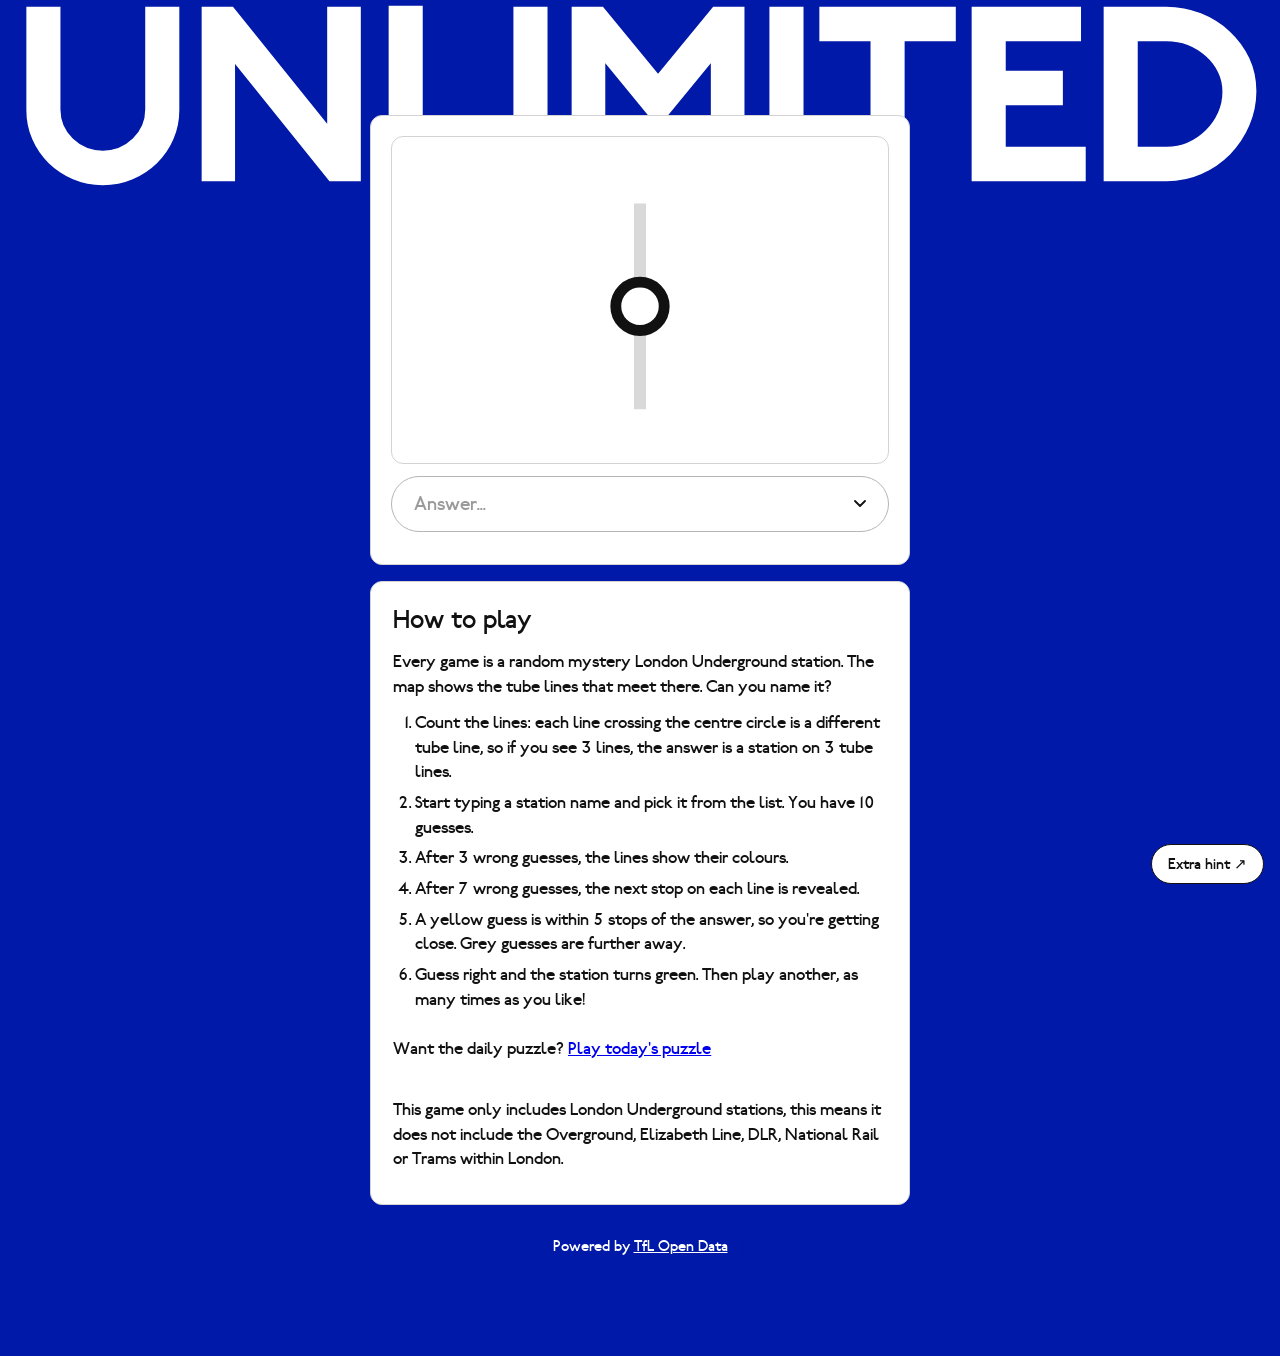
==== unlimited.html @ 59ca8728 "AddingUnlimited Adding the unlimited game mode so people can keep playing" ====
<!DOCTYPE html>
<html lang="en">
<head>
    <meta charset="UTF-8">
    <meta name="viewport" content="width=device-width, initial-scale=1.0">
    <meta name="theme-color" content="#f5f5f5">
    <title>Tube Stops Unlimited</title>
    <meta name="description" content="Guess the London Underground station from the tube lines that meet there. Play as many random puzzles as you like.">
    <link rel="stylesheet" href="style.css">
</head>

<!-- data-mode tells game.js to play random puzzles back to back -->
<body data-mode="unlimited">

<header class="title-stack" id="title-stack">
    <h1 class="title"><span id="title-text">UNLIMITED</span></h1>
    <!-- Extra copies added by game.js as the page scrolls -->
    <div id="title-repeats" aria-hidden="true"></div>
</header>

<main class="game">

    <!-- The map is drawn by game.js from the current puzzle -->
    <div class="map-container">
        <svg id="tube-map" viewBox="0 0 400 260" role="img" aria-label="Tube lines meeting at the mystery station"></svg>
    </div>

    <div class="answer-area" id="answer-area">

        <input
            id="answer-input"
            type="text"
            placeholder="Answer..."
            autocomplete="off"
            spellcheck="false"
            role="combobox"
            aria-expanded="false"
            aria-controls="suggestions"
        >

        <ul id="suggestions" class="suggestions" role="listbox" hidden></ul>

    </div>

    <div id="result" class="row" hidden></div>

    <button id="next-button" class="next-button" type="button" hidden>Play another</button>

    <div id="guesses"></div>

</main>

<!-- PLACEHOLDER: draft rules, edit the wording as needed.
     Numbers in <span data-rule> are filled in from game.js settings. -->
<section class="rules" aria-labelledby="rules-heading">

    <h2 id="rules-heading">How to play</h2>

    <p>
        Every game is a random mystery London Underground station.
        The map shows the tube lines that meet there. Can you name it?
    </p>

    <ol>
        <li>Count the lines: each line crossing the centre circle is a different tube line, so if you see 3 lines, the answer is a station on 3 tube lines.</li>
        <li>Start typing a station name and pick it from the list. You have <span data-rule="max">10</span> guesses.</li>
        <li>After <span data-rule="colours">3</span> wrong guesses, the lines show their colours.</li>
        <li>After <span data-rule="stops">7</span> wrong guesses, the next stop on each line is revealed.</li>
        <li>A yellow guess is within <span data-rule="close">5</span> stops of the answer, so you're getting close. Grey guesses are further away.</li>
        <li>Guess right and the station turns green. Then play another, as many times as you like!</li>
    </ol>

    <p>
        <br>
        Want the daily puzzle? <a href="index.html">Play today's puzzle</a>
    </p>

    <p>
        <br>
        <i>This game only includes London Underground stations, this means it does not include the Overground, Elizabeth Line, DLR, National Rail or Trams within London.</i>
    </p>

</section>

<!-- Credit required by TfL's open data terms -->
<footer class="credit">
    Powered by <a href="https://tfl.gov.uk/info-for/open-data-users/" target="_blank" rel="noopener noreferrer">TfL Open Data</a>
</footer>

<!-- End-of-game pop-up, filled in by game.js -->
<dialog id="end-popup" class="popup" aria-labelledby="popup-heading">

    <!-- Inner box holds the padding, so a click on the dialog
         itself only happens on the dark area outside -->
    <div class="popup-body">

        <h2 id="popup-heading" class="popup-heading"></h2>
        <p id="popup-station" class="popup-station"></p>
        <p id="popup-message" class="popup-message"></p>

        <div class="popup-buttons">
            <button id="popup-next" class="popup-close popup-next" type="button" autofocus>Play another</button>
            <button id="popup-close" class="popup-close" type="button">Close</button>
        </div>

    </div>

</dialog>

<!-- Opens TfL's tube map in a new tab for players who want help -->
<a
    class="easy-mode"
    href="https://tfl.gov.uk/maps/track"
    target="_blank"
    rel="noopener noreferrer"
    aria-label="Extra hint: open the TfL tube map in a new tab"
>Extra hint <span aria-hidden="true">↗</span></a>

<!-- Testing only: hidden in unlimited, kept so game.js finds it -->
<button id="test-button" class="test-button" type="button" hidden></button>

<script src="stations.js"></script>
<script src="connections.js"></script>
<script src="puzzles.js"></script>
<script src="game.js"></script>

</body>
</html>
---- style.css ----
/* =====================================
   FONT
   Railway by Greg Fleming, an open-source
   version of Edward Johnston's 1916 Underground
   typeface (SIL Open Font License, see fonts/).
   It only comes in one weight, so text is set
   at 400 rather than letting the browser fake bold.
   ===================================== */

@font-face {
    font-family: "Railway";
    src:
        url("fonts/railway.woff") format("woff"),
        url("fonts/Railway.otf") format("opentype");
    font-weight: 400;
    font-style: normal;
    font-display: swap;
}

* {
    box-sizing: border-box;
}

[hidden] {
    display: none !important;
}

:root {
    --page: #f5f5f5;   /* replaced daily with a tube line colour by game.js */
    --on-page: #ffffff;  /* text on the page colour; black on light lines */
    --card: #ffffff;
    --panel: #ffffff;
    --ink: #111111;
    --border: #d3d3d3;          /* thin outlines on cards, map and pills */
    --border-strong: #b5b5b5;
    --placeholder: #9a9a9a;
    --wrong: #fdf3d8;
    --wrong-border: #e5b53f;
    --far: #eeeeee;
    --far-border: #c8c8c8;
    --correct: #6aaa64;
    --hover: #f3f3f3;
    --radius: 12px;

    --font: "Railway", "Gill Sans", "Gill Sans MT", -apple-system,
        BlinkMacSystemFont, "Helvetica Neue", Arial, sans-serif;

    /* Sizes below are for phones; tablet and desktop override them */
    --card-width: 440px;
    --card-padding: 14px;
    --title-top: 10px;
    --title-spacing: 0.05em;
    --row-height: 52px;
    --row-text: 18px;
    --gap: 10px;
    --label-size: 18px;   /* in map units; the map shrinks on phones */
}

html {
    -webkit-text-size-adjust: 100%;
}

body {
    margin: 0;
    min-height: 100vh;

    position: relative;
    overflow-x: hidden;

    /* Bottom padding leaves room to scroll past the test button */
    padding: 0 16px 80px;

    display: flex;
    flex-direction: column;
    align-items: center;

    background-color: var(--page);

    font-family: var(--font);
    font-weight: 400;
    font-synthesis: none;
    color: var(--ink);
}


/* =====================================
   TITLE
   Giant white lettering fixed behind the page.
   game.js sizes it to fill the screen width, stores
   its height in --title-height, and reveals extra
   copies of the title underneath as the page scrolls.
   ===================================== */

.title-stack {
    position: fixed;
    top: var(--title-top);
    left: 0;
    right: 0;
    z-index: 0;

    text-align: center;
    white-space: nowrap;
    color: var(--on-page);

    font-size: 15vw;   /* rough size until game.js measures it */
    font-weight: 400;

    /* Railway has no bold, so thicken the strokes */
    -webkit-text-stroke: 0.045em currentColor;

    /* Extra room between letters, since the thicker strokes close the gaps */
    letter-spacing: var(--title-spacing);

    pointer-events: none;
    user-select: none;
}

.title,
.title-repeat {
    margin: 0;

    /* Letter-spacing also adds a gap after the last letter; matching
       it on the left keeps the words centred */
    padding-left: var(--title-spacing);
    font-size: 1em;
    font-weight: 400;
    line-height: 0.78;
}

.title-repeat {
    margin-top: 0.08em;
    opacity: 0;
    transform: translateY(-20%);
    transition: opacity 0.25s ease, transform 0.25s ease;
}

.title-repeat.shown {
    opacity: 1;
    transform: none;
}

@media (prefers-reduced-motion: reduce) {
    .title-repeat {
        transform: none;
        transition: none;
    }
}


/* =====================================
   CARD
   ===================================== */

/* On phones the card sits just below the title */
.game {
    position: relative;
    z-index: 2;   /* above the rules card, so the dropdown can overlap it */

    width: 100%;
    max-width: var(--card-width);
    margin-top: calc(var(--title-top) + var(--title-height, 13vw) + 14px);
    padding: var(--card-padding);

    background: var(--card);
    border: 1px solid var(--border);
    border-radius: var(--radius);
}


/* =====================================
   RULES
   ===================================== */

.rules {
    position: relative;
    z-index: 1;

    width: 100%;
    max-width: var(--card-width);
    margin-top: 16px;
    padding: 20px 22px;

    background: var(--card);
    border: 1px solid var(--border);
    border-radius: var(--radius);

    font-size: 17px;
    line-height: 1.45;
}

.rules h2 {
    margin: 0 0 10px;
    font-size: 26px;
    font-weight: 400;
}

.rules p {
    margin: 0 0 12px;
}

.rules ol {
    margin: 0;
    padding-left: 22px;
}

.rules li + li {
    margin-top: 6px;
}


/* =====================================
   CREDIT
   ===================================== */

.credit {
    position: relative;
    z-index: 1;

    margin-top: 28px;
    padding: 6px 16px;

    /* Its own backing, so it stays readable over the big background title */
    background: var(--page);
    border-radius: 999px;

    text-align: center;
    font-size: 15px;
    color: var(--on-page);
}

.credit a {
    color: inherit;
}


/* =====================================
   MAP
   ===================================== */

.map-container {
    padding: 6px;

    background: var(--panel);
    border: 1px solid var(--border);
    border-radius: var(--radius);
}

#tube-map {
    width: 100%;
    display: block;
}

.tube-line {
    stroke-width: 10;
    stroke-linecap: butt;
    transition: stroke 0.5s ease;
}

/* The white outline cuts a small gap between line and dot */
/* A thin white outline keeps side-by-side dots (12 apart) from merging */
.stop {
    stroke: var(--panel);
    stroke-width: 1.5;
    transition: fill 0.5s ease, opacity 0.5s ease;
}

/* End dots stay hidden until the next stops are revealed */
.stop.hidden {
    opacity: 0;
}

/* White circle with a black ring, like an interchange on the tube map */
.central-station {
    fill: #ffffff;
    stroke: var(--ink);
    stroke-width: 9;
}

.station-label {
    font-family: var(--font);
    font-size: var(--label-size);
    fill: var(--ink);
    transition: opacity 0.5s ease;

    /* White halo keeps labels readable where they cross a line */
    stroke: var(--panel);
    stroke-width: 5px;
    stroke-linejoin: round;
    paint-order: stroke;
}

.station-label.hidden {
    opacity: 0;
}

/* Small name written inside each line once the colours show */
.line-name {
    font-family: var(--font);
    font-size: 7px;   /* in map units: fits inside the 10-wide line */
    letter-spacing: 0.02em;
    pointer-events: none;
    transition: opacity 0.5s ease, fill 0.5s ease;
}

.line-name.hidden {
    opacity: 0;
}

@keyframes fade-in {
    from { opacity: 0; }
    to { opacity: 1; }
}


/* =====================================
   ANSWER + GUESS ROWS
   ===================================== */

.answer-area {
    position: relative;
    margin-top: var(--gap);
}

#answer-input,
.row {
    width: 100%;
    height: var(--row-height);
    padding: 0 22px;

    display: flex;
    align-items: center;

    background: var(--panel);
    border: 1px solid var(--border-strong);
    border-radius: 999px;

    font-family: var(--font);
    font-size: var(--row-text);   /* 16px or more stops iOS zooming in */
    font-weight: 400;
    color: var(--ink);
}

#answer-input {
    outline: none;
    -webkit-appearance: none;
    appearance: none;

    /* Small arrow on the right so it reads as a dropdown */
    padding-right: 48px;
    background-image: url("data:image/svg+xml,%3Csvg xmlns='http://www.w3.org/2000/svg' viewBox='0 0 12 8'%3E%3Cpath d='M1 1l5 5 5-5' fill='none' stroke='%23111' stroke-width='1.8' stroke-linecap='round' stroke-linejoin='round'/%3E%3C/svg%3E");
    background-repeat: no-repeat;
    background-position: right 22px center;
    background-size: 12px 8px;
}

#answer-input::placeholder {
    color: var(--placeholder);
}

#answer-input:focus {
    border-color: var(--ink);
}

#result {
    margin-top: var(--gap);
}

#guesses {
    display: flex;
    flex-direction: column;
    gap: var(--gap);
    margin-top: var(--gap);
}

/* Wrong but within a few stops of the answer */
.row.close {
    background: var(--wrong);
    border-color: var(--wrong-border);
}

/* Wrong and further away */
.row.far {
    background: var(--far);
    border-color: var(--far-border);
}

.row.correct {
    background: var(--correct);
    border-color: var(--correct);
    color: #ffffff;
}

.row.revealed {
    background: var(--ink);
    border-color: var(--ink);
    color: #ffffff;
}

.row {
    animation: fade-in 0.3s ease;
}

/* Once the game ends: Play another (unlimited) or a link to unlimited (daily) */
.next-button {
    display: flex;
    align-items: center;
    justify-content: center;
    width: 100%;
    height: var(--row-height);
    margin-top: var(--gap);

    background: var(--panel);
    color: var(--ink);
    border: 1px solid var(--ink);
    border-radius: 999px;

    font-family: var(--font);
    font-size: var(--row-text);
    text-decoration: none;
    cursor: pointer;
    animation: fade-in 0.3s ease;
}

.next-button:hover {
    background: var(--hover);
}


/* =====================================
   DROPDOWN
   ===================================== */

.suggestions {
    position: absolute;
    top: calc(var(--row-height) + 6px);
    left: 0;
    right: 0;
    z-index: 10;

    /* Short enough to stay above a phone's on-screen keyboard */
    max-height: min(300px, 40vh);
    overflow-y: auto;
    -webkit-overflow-scrolling: touch;
    margin: 0;
    padding: 4px;
    list-style: none;

    background: var(--panel);
    border: 1px solid var(--border);
    border-radius: var(--radius);
    box-shadow: 0 6px 16px rgba(0, 0, 0, 0.08);
}

.suggestions li {
    padding: 12px 18px;
    border-radius: 8px;

    font-size: var(--row-text);
    cursor: pointer;
    -webkit-tap-highlight-color: transparent;
}

.suggestions li.active {
    background: var(--hover);
}

/* Only show hover on devices with a real pointer, so taps don't stick */
@media (hover: hover) {
    .suggestions li:hover {
        background: var(--hover);
    }
}

.suggestions li.empty {
    color: var(--placeholder);
    cursor: default;
    background: none;
}


/* =====================================
   LANDING SCREEN
   Covers the game until Play is pressed. Uses the
   same daily tube-line colour as the page.
   ===================================== */

body.on-landing {
    overflow: hidden;
}

.landing {
    position: fixed;
    inset: 0;
    z-index: 15;   /* above the game, below the test button */

    display: flex;
    flex-direction: column;
    align-items: center;
    justify-content: center;
    padding: 24px 16px;

    background: var(--page);
    color: var(--on-page);
    text-align: center;

    transition: opacity 0.3s ease;
}

.landing.leaving {
    opacity: 0;
    pointer-events: none;
}

.landing-title {
    margin: 0;

    font-size: min(14vw, 120px);
    line-height: 0.8;
    white-space: nowrap;

    /* Same treatment as the background title */
    -webkit-text-stroke: 0.045em currentColor;
    letter-spacing: var(--title-spacing);
    padding-left: var(--title-spacing);
}

.landing-text {
    max-width: 22em;
    margin: 28px 0 0;

    font-size: clamp(19px, 2.2vw, 26px);
    line-height: 1.35;
}

.play-button {
    min-width: min(300px, 100%);
    height: 58px;
    margin-top: 36px;
    padding: 0 40px;

    background: #ffffff;
    color: var(--ink);
    border: 1px solid var(--ink);
    border-radius: 999px;

    font-family: var(--font);
    font-size: 20px;

    cursor: pointer;
    transition: transform 0.15s ease;
}

.play-button:hover {
    transform: scale(1.03);
}

.play-button:focus-visible {
    outline: 3px solid var(--on-page);
    outline-offset: 3px;
}

/* Link to unlimited.html: an outline version of the Play button */
.unlimited-button {
    display: inline-flex;
    align-items: center;
    justify-content: center;
    margin-top: 14px;

    background: transparent;
    color: var(--on-page);
    border-color: var(--on-page);

    text-decoration: none;
}

.landing-date {
    margin: 30px 0 0;
    font-size: 20px;
}

@media (prefers-reduced-motion: reduce) {
    .landing,
    .play-button {
        transition: none;
    }
}


/* =====================================
   END-OF-GAME POP-UP
   ===================================== */

.popup {
    width: min(400px, calc(100% - 32px));
    padding: 0;

    background: var(--card);
    color: var(--ink);
    border: 1px solid var(--border);
    border-top: 8px solid var(--page);   /* today's line colour */
    border-radius: var(--radius);
    box-shadow: 0 12px 40px rgba(0, 0, 0, 0.25);

    font-family: var(--font);
    text-align: center;
}

.popup[open] {
    animation: popup-in 0.3s ease;
}

.popup-body {
    position: relative;
    padding: 36px 28px 28px;
}

.popup::backdrop {
    background: rgba(0, 0, 0, 0.45);
}

@keyframes popup-in {
    from { opacity: 0; transform: translateY(12px) scale(0.97); }
    to { opacity: 1; transform: none; }
}

.popup-heading {
    margin: 0;
    font-size: 26px;
    font-weight: 400;
}

.popup-station {
    margin: 16px 0 0;
    font-size: 38px;
    line-height: 1.1;
}

/* A darker green than the guess pill, so the name is easy to read */
.popup.won .popup-station {
    color: #3f7f3a;
}

.popup-message {
    margin: 16px 0 0;
    font-size: 19px;
}

.popup-close {
    min-width: 160px;
    height: 50px;
    margin-top: 26px;
    padding: 0 32px;

    background: var(--panel);
    color: var(--ink);
    border: 1px solid var(--ink);
    border-radius: 999px;

    font-family: var(--font);
    font-size: 18px;
    cursor: pointer;
}

.popup-close:hover {
    background: var(--hover);
}

/* Play another (or Play unlimited) sits beside Close */
.popup-buttons {
    display: flex;
    flex-wrap: wrap;
    justify-content: center;
    gap: 10px;
    margin-top: 26px;
}

.popup-buttons .popup-close {
    display: inline-flex;
    align-items: center;
    justify-content: center;
    min-width: 140px;
    margin-top: 0;
    text-decoration: none;
}

.popup-next {
    background: var(--ink);
    color: #ffffff;
}

.popup-next:hover {
    background: #333333;
}

@media (prefers-reduced-motion: reduce) {
    .popup[open] {
        animation: none;
    }
}


/* =====================================
   EASY MODE LINK
   ===================================== */

.easy-mode {
    position: fixed;
    right: 16px;
    bottom: calc(16px + env(safe-area-inset-bottom));
    z-index: 20;

    padding: 10px 16px;

    background: var(--panel);
    color: var(--ink);
    border: 1px solid var(--ink);
    border-radius: 999px;

    font-family: var(--font);
    font-size: 15px;
    text-decoration: none;
}

.easy-mode:hover {
    background: var(--hover);
}

.easy-mode:focus-visible {
    outline: 3px solid var(--on-page);
    outline-offset: 3px;
}

/* Only offered once the game is showing */
body.on-landing .easy-mode {
    display: none;
}


/* =====================================
   TEST BUTTON
   ===================================== */

.test-button {
    position: fixed;
    left: 16px;
    bottom: calc(16px + env(safe-area-inset-bottom));
    z-index: 20;

    padding: 10px 14px;

    background: var(--ink);
    color: #ffffff;
    border: none;
    border-radius: 999px;
    box-shadow: 0 0 0 2px rgba(255, 255, 255, 0.6);   /* visible on the black Northern day */

    font-family: var(--font);
    font-size: 14px;

    cursor: pointer;
    opacity: 0.85;
}

.test-button:hover {
    opacity: 1;
}


/* =====================================
   TABLET (600px and up)
   ===================================== */

@media (min-width: 600px) {

    :root {
        --card-width: 520px;
        --card-padding: 20px;
        --title-top: 14px;
        --row-height: 56px;
        --row-text: 19px;
        --gap: 12px;
        --label-size: 15px;
    }

    body {
        padding: 0 24px 96px;
    }

    /* Wider screens: the card overlaps the lower part of the title */
    .game {
        margin-top: calc(var(--title-top) + var(--title-height, 13vw) * 0.55);
    }
}


/* =====================================
   DESKTOP (1024px and up)
   ===================================== */

@media (min-width: 1024px) {

    :root {
        --card-width: 540px;
    }
}
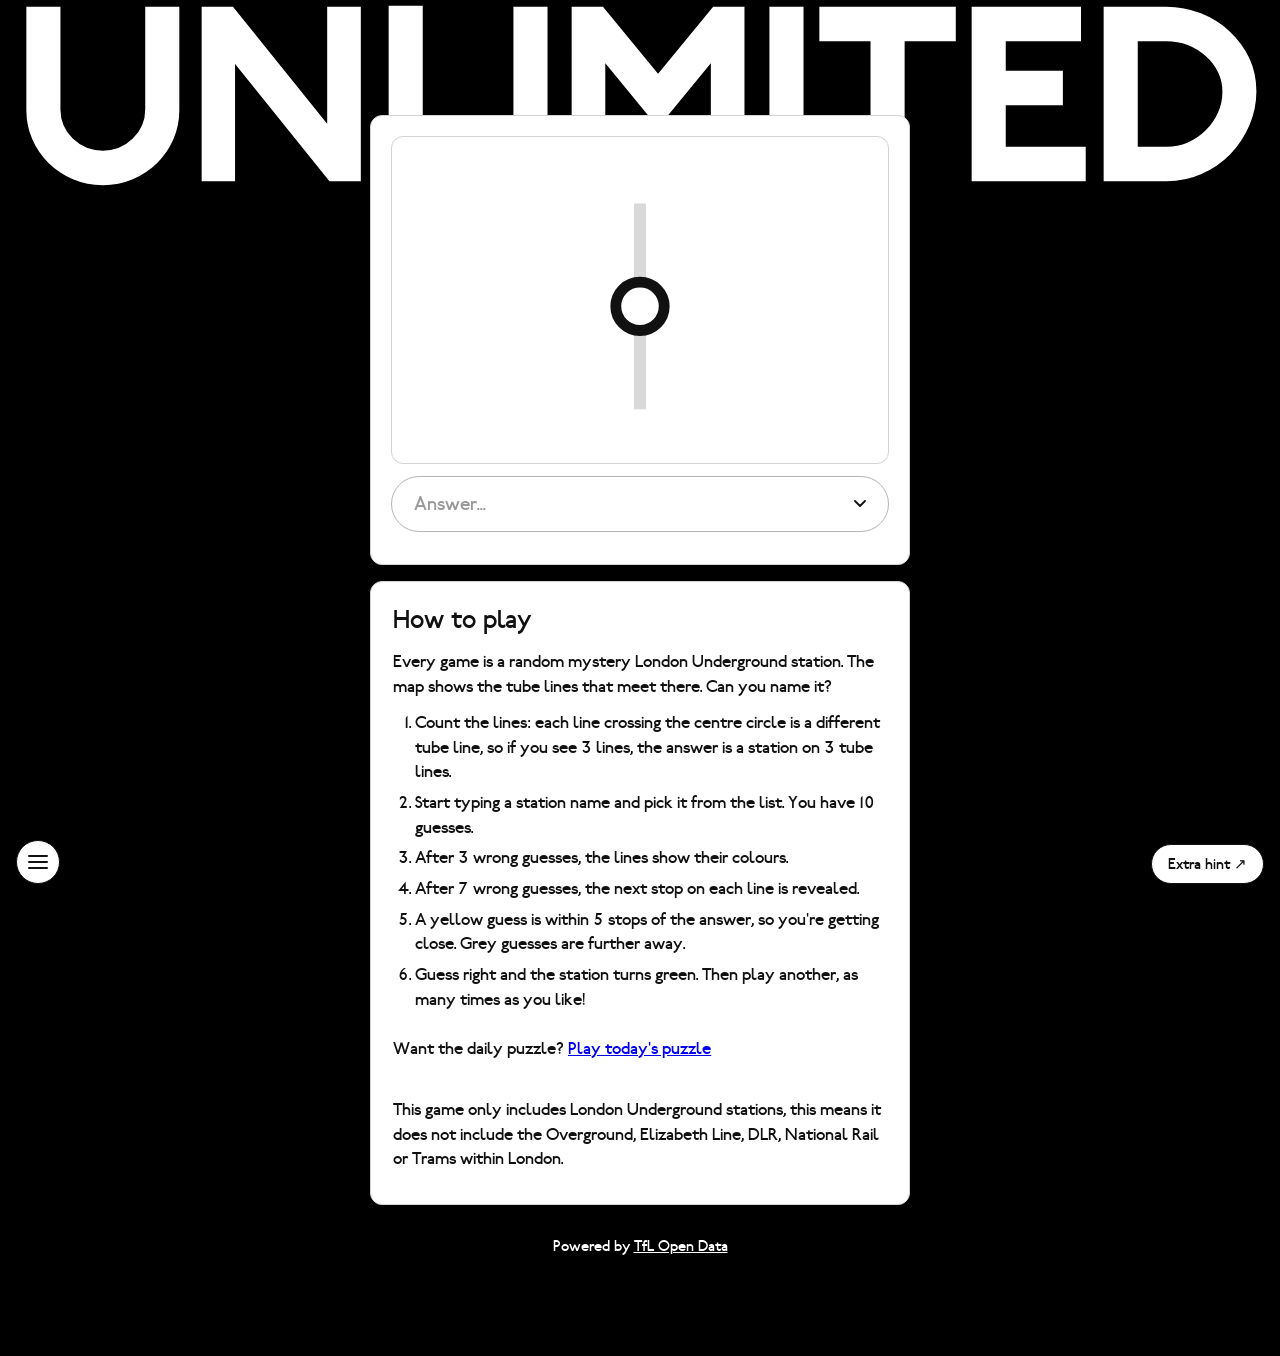
==== commit 1df1899d: "Adding Burger menu Adding burger menu to make further development easier" ====
--- a/unlimited.html
+++ b/unlimited.html
@@ -11,6 +11,38 @@
 
 <!-- data-mode tells game.js to play random puzzles back to back -->
 <body data-mode="unlimited">
+
+<!-- Burger button: opens the side menu with links to both game modes -->
+<button id="menu-button" class="menu-button" type="button" aria-label="Open menu" aria-controls="side-menu" aria-expanded="false">
+    <svg viewBox="0 0 20 14" aria-hidden="true">
+        <path d="M1 1h18M1 7h18M1 13h18" fill="none" stroke="currentColor" stroke-width="2" stroke-linecap="round"/>
+    </svg>
+</button>
+
+<!-- Side menu, slides in from the left. game.js opens and closes it -->
+<dialog id="side-menu" class="side-menu" aria-label="Menu">
+
+    <!-- Inner box fills the panel, so a click on the dialog
+         itself only happens on the blurred area outside -->
+    <div class="menu-body">
+
+        <button id="menu-close" class="menu-close" type="button" aria-label="Close menu">&times;</button>
+
+        <p class="menu-title">TUBE STOPS</p>
+
+        <nav class="menu-links" aria-label="Game modes">
+            <a href="index.html" class="menu-link">Daily puzzle</a>
+            <a href="unlimited.html" class="menu-link" aria-current="page">Unlimited</a>
+        </nav>
+
+        <div class="menu-footer">
+            <p>Made by Liam and Chantal</p>
+            <p>Contact us at <a href="mailto:liam.oreillygevert@gmail.com">liam.oreillygevert@gmail.com</a></p>
+        </div>
+
+    </div>
+
+</dialog>
 
 <header class="title-stack" id="title-stack">
     <h1 class="title"><span id="title-text">UNLIMITED</span></h1>
--- a/style.css
+++ b/style.css
@@ -700,6 +700,222 @@
 
 
 /* =====================================
+   SIDE MENU
+   Burger button in the bottom-left corner opens a
+   panel that slides in from the left, blurring
+   the page behind it.
+   ===================================== */
+
+.menu-button {
+    position: fixed;
+    left: 16px;
+    bottom: calc(16px + env(safe-area-inset-bottom));
+    z-index: 25;   /* above the landing screen and the corner buttons */
+
+    width: 44px;
+    height: 44px;
+    padding: 0;
+
+    display: flex;
+    align-items: center;
+    justify-content: center;
+
+    background: var(--panel);
+    color: var(--ink);
+    border: 1px solid var(--ink);
+    border-radius: 999px;
+
+    cursor: pointer;
+    -webkit-tap-highlight-color: transparent;
+}
+
+.menu-button svg {
+    width: 20px;
+    height: 14px;
+}
+
+.menu-button:hover {
+    background: var(--hover);
+}
+
+.menu-button:focus-visible {
+    outline: 3px solid var(--on-page);
+    outline-offset: 3px;
+}
+
+.side-menu {
+    /* Undo the browser's centred dialog so it hugs the left edge */
+    position: fixed;
+    inset: 0 auto 0 0;
+    width: min(320px, 85vw);
+    height: 100%;
+    max-width: none;
+    max-height: none;
+    margin: 0;
+    padding: 0;
+
+    background: var(--card);
+    color: var(--ink);
+    border: none;
+    border-right: 8px solid var(--page);   /* today's line colour */
+    box-shadow: 0 0 40px rgba(0, 0, 0, 0.25);
+
+    font-family: var(--font);
+}
+
+.side-menu[open] {
+    animation: menu-in 0.3s ease;
+}
+
+.side-menu.closing {
+    animation: menu-out 0.25s ease forwards;
+}
+
+.side-menu::backdrop {
+    background: rgba(0, 0, 0, 0.25);
+    -webkit-backdrop-filter: blur(6px);
+    backdrop-filter: blur(6px);
+}
+
+.side-menu[open]::backdrop {
+    animation: fade-in 0.3s ease;
+}
+
+.side-menu.closing::backdrop {
+    animation: fade-out 0.25s ease forwards;
+}
+
+@keyframes menu-in {
+    from { transform: translateX(-100%); }
+    to { transform: none; }
+}
+
+@keyframes menu-out {
+    from { transform: none; }
+    to { transform: translateX(-100%); }
+}
+
+@keyframes fade-out {
+    from { opacity: 1; }
+    to { opacity: 0; }
+}
+
+.menu-body {
+    height: 100%;
+    padding: calc(24px + env(safe-area-inset-top)) 22px calc(24px + env(safe-area-inset-bottom));
+
+    display: flex;
+    flex-direction: column;
+    overflow-y: auto;
+}
+
+.menu-close {
+    position: absolute;
+    top: calc(14px + env(safe-area-inset-top));
+    right: 14px;
+
+    width: 40px;
+    height: 40px;
+    padding: 0;
+
+    background: none;
+    color: var(--ink);
+    border: none;
+    border-radius: 999px;
+
+    font-family: var(--font);
+    font-size: 30px;
+    line-height: 1;
+    cursor: pointer;
+}
+
+.menu-close:hover {
+    background: var(--hover);
+}
+
+.menu-close:focus-visible,
+.menu-link:focus-visible,
+.menu-footer a:focus-visible {
+    outline: 2px solid var(--ink);
+    outline-offset: 3px;
+}
+
+.menu-title {
+    margin: 6px 0 0;
+    padding-left: var(--title-spacing);
+
+    font-size: 34px;
+    line-height: 0.9;
+    letter-spacing: var(--title-spacing);
+    -webkit-text-stroke: 0.045em currentColor;   /* same as the big title */
+}
+
+.menu-links {
+    display: flex;
+    flex-direction: column;
+    gap: var(--gap);
+    margin-top: 32px;
+}
+
+/* Pills like the guess rows; the page you're on is filled in */
+.menu-link {
+    display: flex;
+    align-items: center;
+    height: var(--row-height);
+    padding: 0 22px;
+
+    background: var(--panel);
+    color: var(--ink);
+    border: 1px solid var(--ink);
+    border-radius: 999px;
+
+    font-size: var(--row-text);
+    text-decoration: none;
+}
+
+.menu-link:hover {
+    background: var(--hover);
+}
+
+.menu-link[aria-current="page"] {
+    background: var(--ink);
+    color: #ffffff;
+}
+
+/* Pinned to the bottom of the panel */
+.menu-footer {
+    margin-top: auto;
+    padding-top: 24px;
+    border-top: 1px solid var(--border);
+
+    font-size: 16px;
+    line-height: 1.4;
+}
+
+.menu-footer p {
+    margin: 0;
+}
+
+.menu-footer p + p {
+    margin-top: 6px;
+}
+
+.menu-footer a {
+    color: inherit;
+    overflow-wrap: anywhere;   /* long email address on narrow phones */
+}
+
+@media (prefers-reduced-motion: reduce) {
+    .side-menu[open],
+    .side-menu.closing,
+    .side-menu[open]::backdrop,
+    .side-menu.closing::backdrop {
+        animation: none;
+    }
+}
+
+
+/* =====================================
    EASY MODE LINK
    ===================================== */
 
@@ -742,7 +958,7 @@
 
 .test-button {
     position: fixed;
-    left: 16px;
+    left: 72px;   /* beside the burger button */
     bottom: calc(16px + env(safe-area-inset-bottom));
     z-index: 20;
 
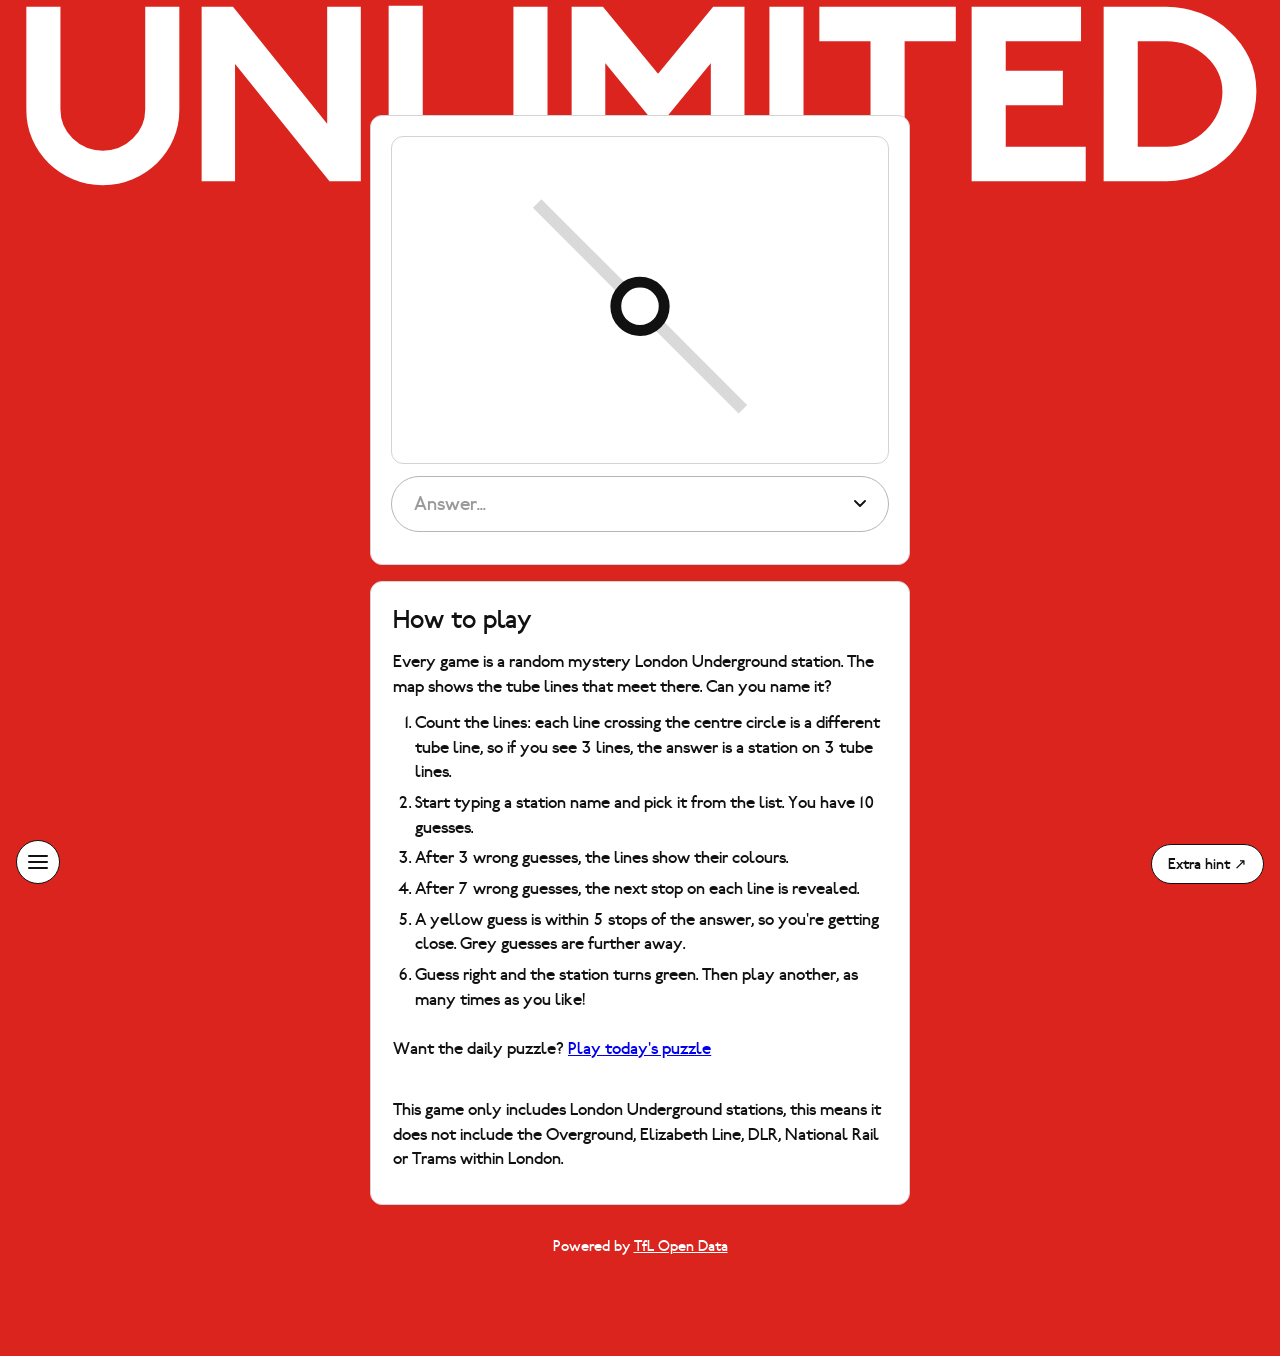
==== commit 3bdc0e26: "Updating Email" ====
--- a/unlimited.html
+++ b/unlimited.html
@@ -37,7 +37,7 @@
 
         <div class="menu-footer">
             <p>Made by Liam and Chantal</p>
-            <p>Contact us at <a href="mailto:liam.oreillygevert@gmail.com">liam.oreillygevert@gmail.com</a></p>
+            <p>Contact us at <a href="mailto:tubestopsgame@gmail.com">tubestopsgame@gmail.com</a></p>
         </div>
 
     </div>
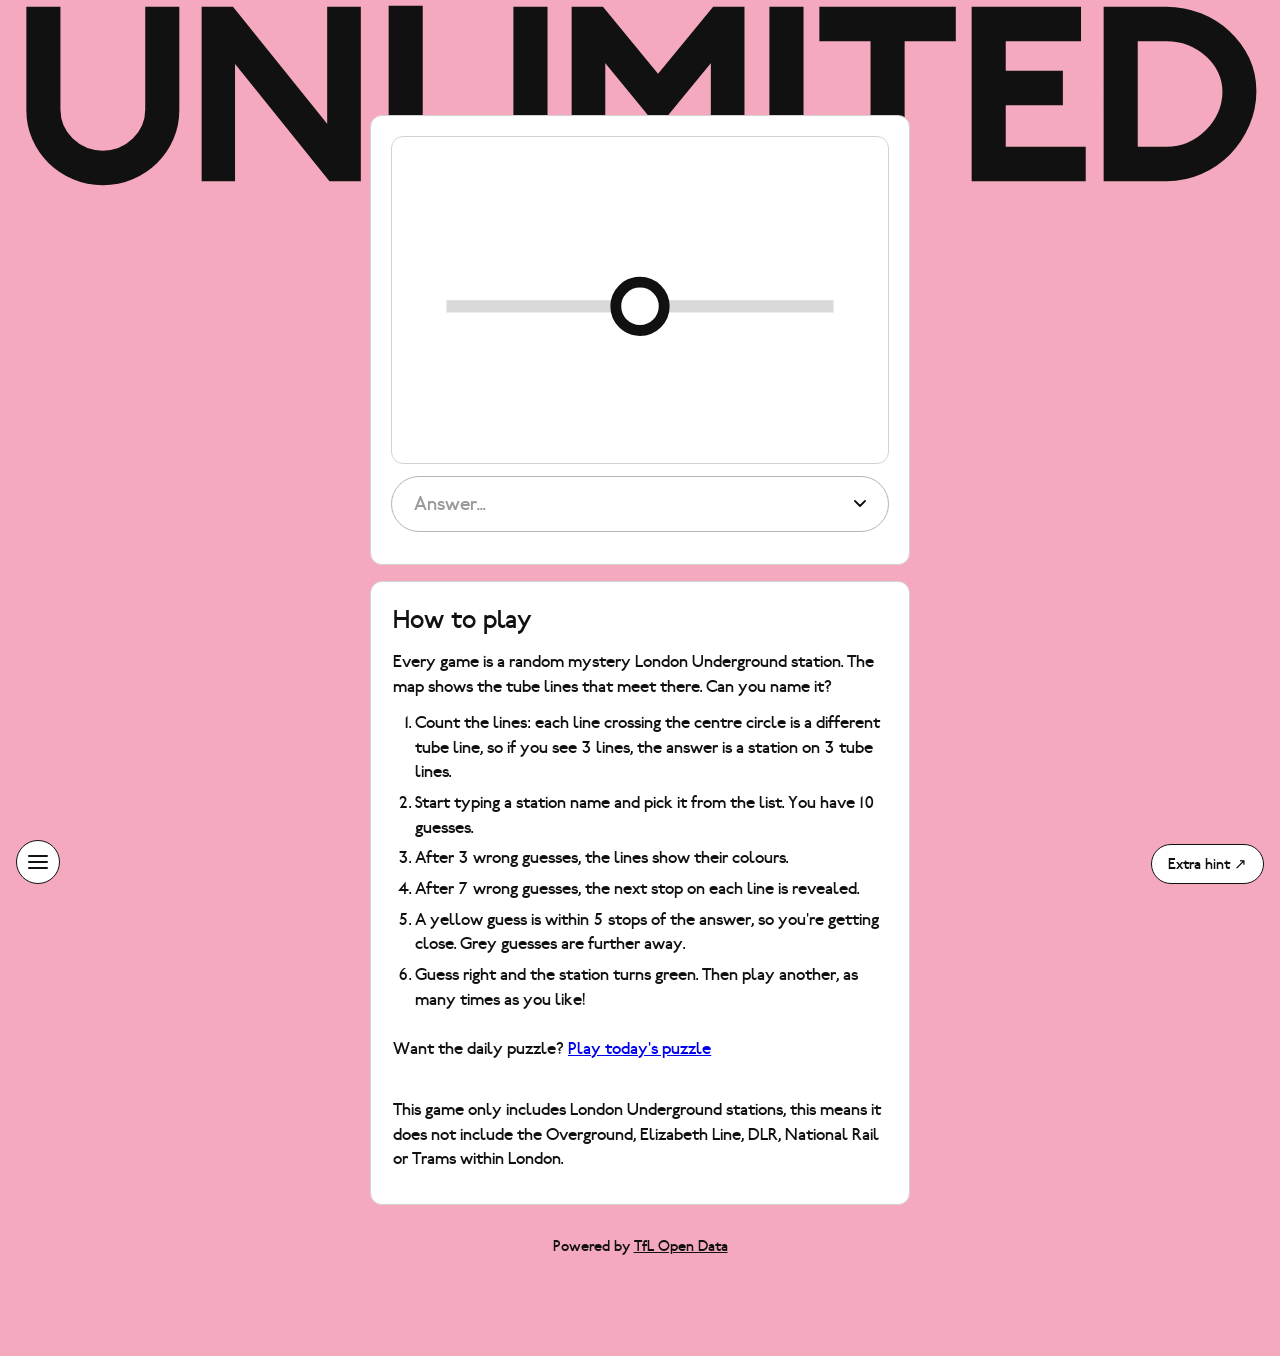
==== commit 8cbcaac8: "AddingAds" ====
--- a/unlimited.html
+++ b/unlimited.html
@@ -4,6 +4,8 @@
     <meta charset="UTF-8">
     <meta name="viewport" content="width=device-width, initial-scale=1.0">
     <meta name="theme-color" content="#f5f5f5">
+    <script async src="https://pagead2.googlesyndication.com/pagead/js/adsbygoogle.js?client=ca-pub-7421548474949513"
+     crossorigin="anonymous"></script>
     <title>Tube Stops Unlimited</title>
     <meta name="description" content="Guess the London Underground station from the tube lines that meet there. Play as many random puzzles as you like.">
     <link rel="stylesheet" href="style.css">
@@ -37,7 +39,7 @@
 
         <div class="menu-footer">
             <p>Made by Liam and Chantal</p>
-            <p>Contact us at <a href="mailto:tubestopsgame@gmail.com">tubestopsgame@gmail.com</a></p>
+            <p>Contact us at <a href="mailto:liam.oreillygevert@gmail.com">liam.oreillygevert@gmail.com</a></p>
         </div>
 
     </div>
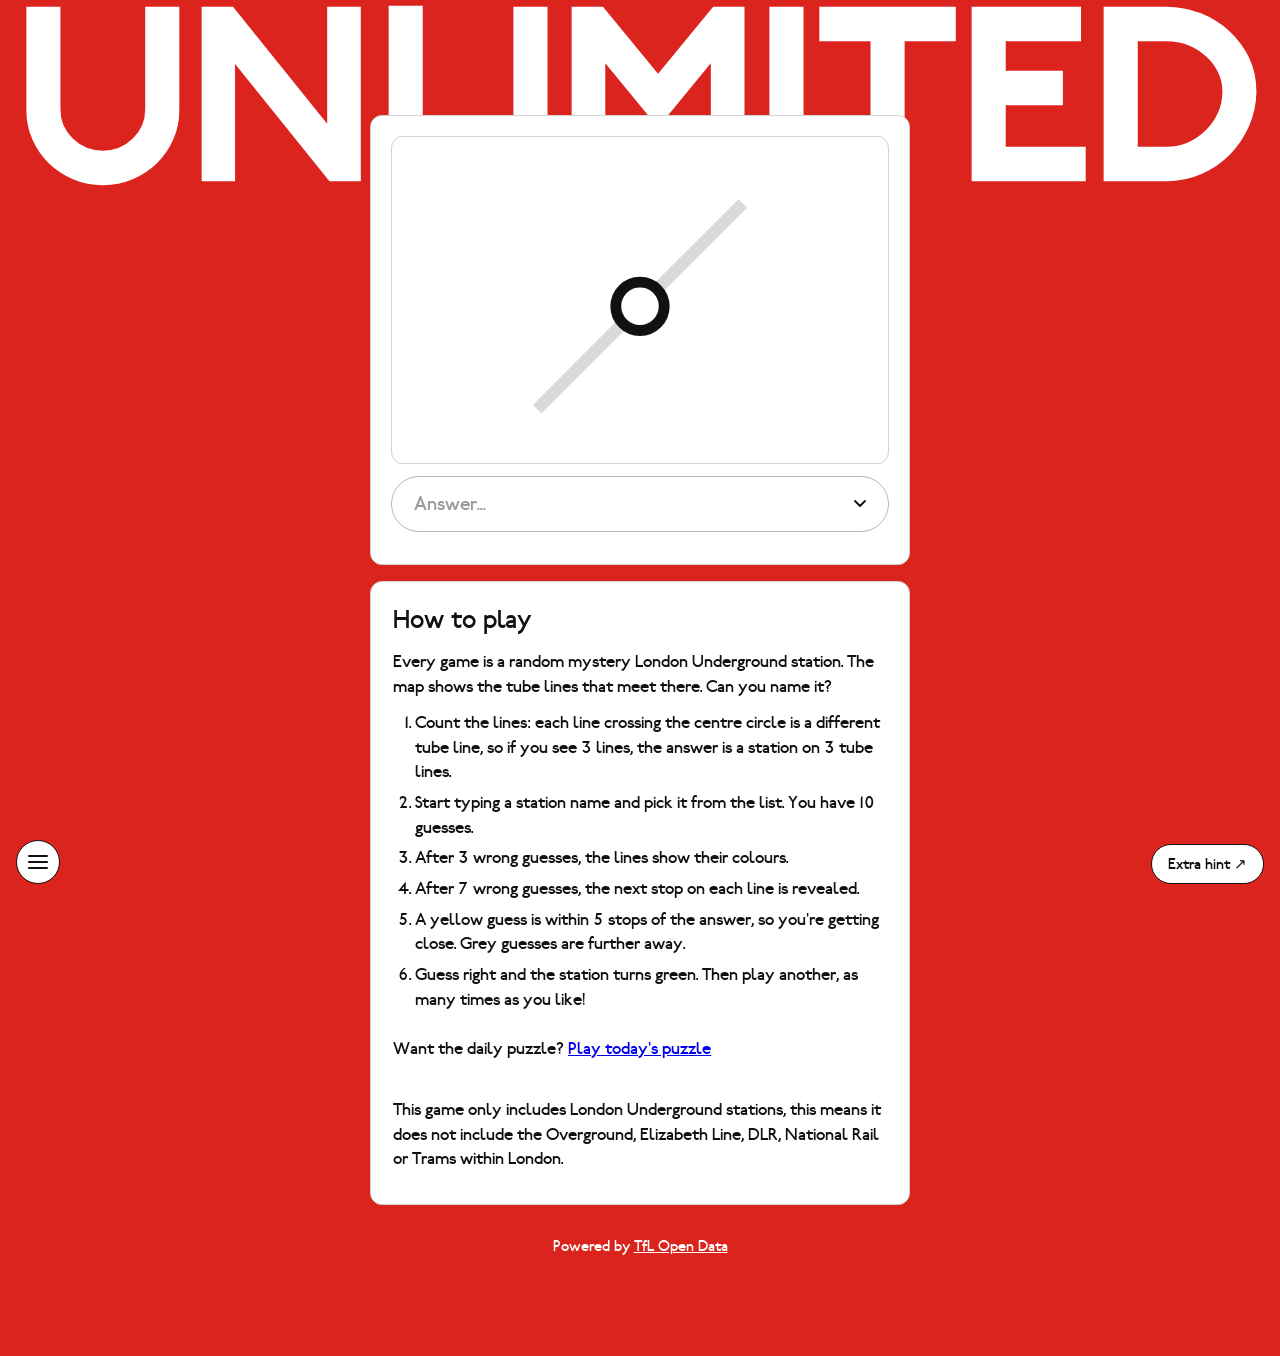
==== commit 92da3bbe: "Merge pull request #7 from liam-oreillygevert/AddingAds AddingAds" ====
--- a/unlimited.html
+++ b/unlimited.html
@@ -39,7 +39,7 @@
 
         <div class="menu-footer">
             <p>Made by Liam and Chantal</p>
-            <p>Contact us at <a href="mailto:liam.oreillygevert@gmail.com">liam.oreillygevert@gmail.com</a></p>
+            <p>Contact us at <a href="mailto:tubestopsgame@gmail.com">tubestopsgame@gmail.com</a></p>
         </div>
 
     </div>
